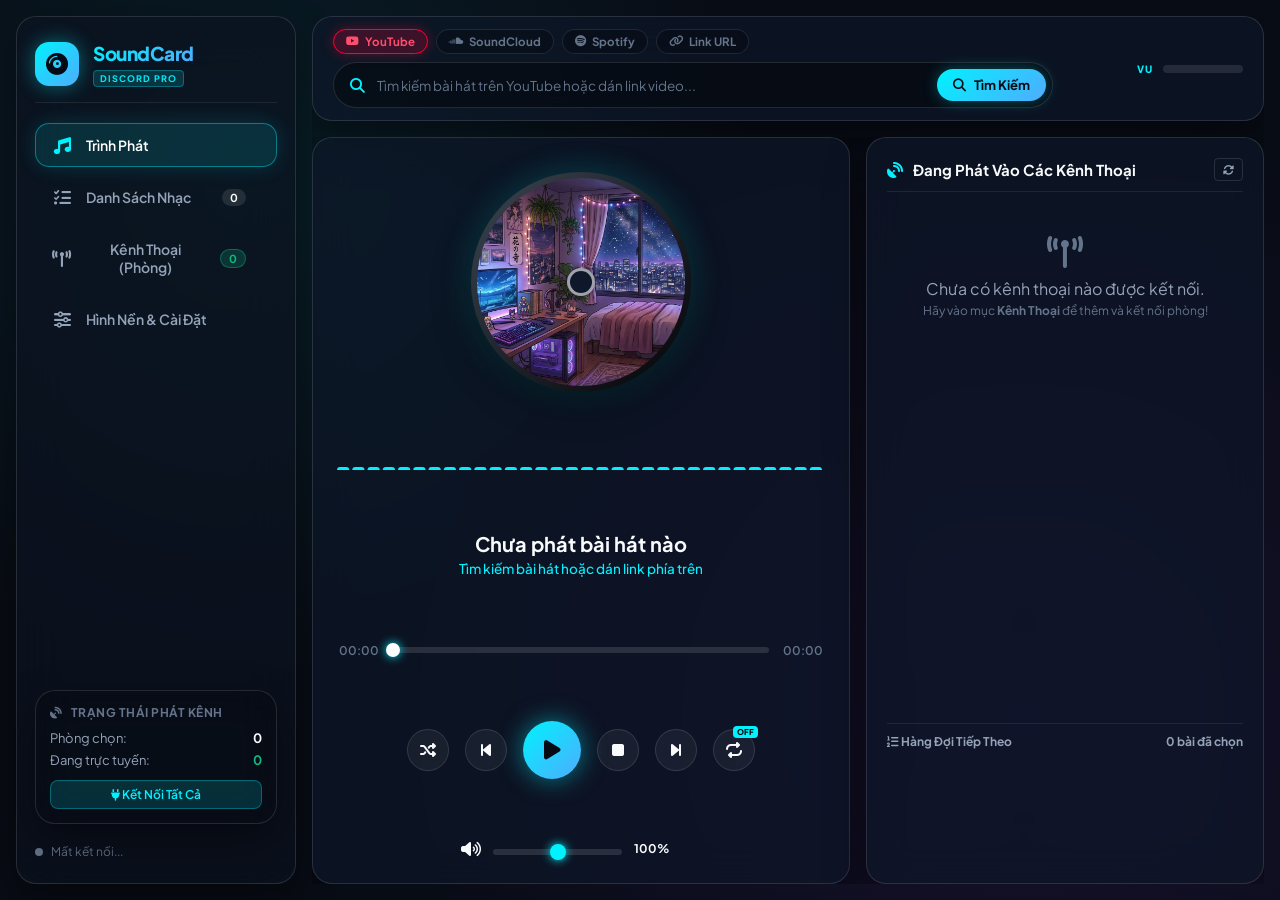
==== static/index.html @ a4d78d7d "Publish SoundCard Discord with GitHub Pages" ====
<!DOCTYPE html>
<html lang="vi">
<head>
    <meta charset="UTF-8">
    <meta name="viewport" content="width=device-width, initial-scale=1.0">
    <title>SoundCard Discord - Trình Phát Nhạc Kênh Thoại Đa Kênh</title>
    <!-- Google Fonts -->
    <link rel="preconnect" href="https://fonts.googleapis.com">
    <link rel="preconnect" href="https://fonts.gstatic.com" crossorigin>
    <link href="https://fonts.googleapis.com/css2?family=Plus+Jakarta+Sans:wght@300;400;500;600;700;800&display=swap" rel="stylesheet">
    <!-- FontAwesome Icons -->
    <link rel="stylesheet" href="https://cdnjs.cloudflare.com/ajax/libs/font-awesome/6.5.1/css/all.min.css">
    <link rel="stylesheet" href="../static/css/style.css">
</head>
<body>
    <!-- Background Image Layer with Dynamic Blur -->
    <div id="bg-layer" class="bg-layer"></div>
    <div id="bg-overlay" class="bg-overlay"></div>

    <!-- App Container -->
    <div class="app-container">
        <!-- Glass Sidebar Navigation -->
        <aside class="glass-sidebar">
            <div class="brand-header">
                <div class="brand-logo">
                    <i class="fa-solid fa-compact-disc fa-spin brand-icon"></i>
                </div>
                <div class="brand-text">
                    <h2>SoundCard</h2>
                    <span class="badge-tag">DISCORD PRO</span>
                </div>
            </div>

            <nav class="nav-menu">
                <button class="nav-item active" data-tab="now-playing" id="tab-btn-playing">
                    <i class="fa-solid fa-music"></i>
                    <span>Trình Phát</span>
                    <div class="active-glow"></div>
                </button>
                <button class="nav-item" data-tab="playlist" id="tab-btn-playlist">
                    <i class="fa-solid fa-list-check"></i>
                    <span>Danh Sách Nhạc</span>
                    <span class="nav-counter" id="playlist-count-badge">0</span>
                    <div class="active-glow"></div>
                </button>
                <button class="nav-item" data-tab="rooms" id="tab-btn-rooms">
                    <i class="fa-solid fa-tower-broadcast"></i>
                    <span>Kênh Thoại (Phòng)</span>
                    <span class="nav-counter live-pulse" id="rooms-count-badge">0</span>
                    <div class="active-glow"></div>
                </button>
                <button class="nav-item" data-tab="settings" id="tab-btn-settings" data-owner-only>
                    <i class="fa-solid fa-sliders"></i>
                    <span>Hình Nền & Cài Đặt</span>
                    <div class="active-glow"></div>
                </button>
            </nav>

            <!-- Quick Voice Broadcast Widget -->
            <div class="sidebar-widget glass-card">
                <div class="widget-header">
                    <i class="fa-solid fa-satellite-dish"></i>
                    <span>Trạng Thái Phát Kênh</span>
                </div>
                <div class="widget-body">
                    <div class="widget-stat">
                        <span class="stat-label">Phòng chọn:</span>
                        <span class="stat-val" id="sb-selected-rooms">0</span>
                    </div>
                    <div class="widget-stat">
                        <span class="stat-label">Đang trực tuyến:</span>
                        <span class="stat-val text-success" id="sb-active-rooms">0</span>
                    </div>
                </div>
                <div class="widget-actions">
                    <button class="btn-sm btn-primary-glass" id="sb-quick-connect-btn" title="Kết nối tất cả phòng đã chọn">
                        <i class="fa-solid fa-plug"></i> Kết Nối Tất Cả
                    </button>
                </div>
            </div>

            <div class="sidebar-footer">
                <div class="status-indicator">
                    <span class="dot-offline" id="server-status-dot" aria-hidden="true"></span>
                    <span id="server-status-text" role="status">Đang kết nối máy chủ…</span>
                </div>
            </div>
        </aside>

        <!-- Main Content Area -->
        <main class="main-content">
            <div class="file-preview-notice glass-card" id="file-preview-notice" hidden>
                <strong>Bản xem trước từ tệp HTML</strong>
                <p>Để phát nhạc, mở link HTTPS được chia sẻ hoặc chạy <code>Chay_SoundCard_Discord.bat</code> trên máy này.</p>
            </div>
            <!-- Top Header Bar with Multi-Platform Search Engine -->
            <header class="top-header glass-card">
                <div class="header-search-wrap">
                    <!-- Platform Selector Pills -->
                    <div class="platform-selector">
                        <button class="platform-pill active" data-platform="youtube" id="pill-youtube">
                            <i class="fa-brands fa-youtube"></i>
                            <span>YouTube</span>
                        </button>
                        <button class="platform-pill" data-platform="soundcloud" id="pill-soundcloud">
                            <i class="fa-brands fa-soundcloud"></i>
                            <span>SoundCloud</span>
                        </button>
                        <button class="platform-pill" data-platform="spotify" id="pill-spotify">
                            <i class="fa-brands fa-spotify"></i>
                            <span>Spotify</span>
                        </button>
                        <button class="platform-pill" data-platform="url" id="pill-url">
                            <i class="fa-solid fa-link"></i>
                            <span>Link URL</span>
                        </button>
                    </div>

                    <!-- Search Input Bar -->
                    <div class="quick-add-bar">
                        <i class="fa-solid fa-magnifying-glass search-bar-icon" id="search-input-icon"></i>
                        <input type="text" id="quick-url-input" placeholder="Tìm kiếm bài hát trên YouTube hoặc dán link video..." autocomplete="off">
                        <button class="btn-glass-primary" id="btn-quick-search" title="Tìm kiếm hoặc dán link">
                            <i class="fa-solid fa-magnifying-glass"></i>
                            <span>Tìm Kiếm</span>
                        </button>
                    </div>

                    <!-- Live Search Results Dropdown/Drawer -->
                    <div class="search-results-drawer glass-card" id="search-results-drawer">
                        <div class="drawer-header">
                            <div class="drawer-title">
                                <i class="fa-solid fa-list-check text-neon"></i>
                                <span id="search-results-heading">Kết Quả Tìm Kiếm</span>
                            </div>
                            <button class="btn-xs btn-outline-glass" id="btn-close-drawer">
                                <i class="fa-solid fa-xmark"></i> Đóng
                            </button>
                        </div>
                        <div class="search-results-list" id="search-results-list">
                            <!-- Populated dynamically -->
                        </div>
                    </div>
                </div>

                <div class="header-status-wrap">
                    <div class="vu-meter-header" title="Mức âm lượng SoundCard">
                        <span class="vu-label">VU</span>
                        <div class="vu-track">
                            <div class="vu-fill" id="header-vu-fill"></div>
                        </div>
                    </div>
                </div>
            </header>

            <!-- Tab 1: Now Playing (Trình Phát) -->
            <section class="tab-content active" id="tab-now-playing">
                <div class="player-layout">
                    <!-- Left: Vinyl / Art + Visualizer -->
                    <div class="player-left-col glass-card">
                        <div class="art-stage">
                            <div class="disc-container" id="disc-container">
                                <div class="disc-vinyl" id="disc-vinyl">
                                    <img src="../static/icons/default_cover.png" alt="Cover" id="now-playing-cover" data-cover>
                                </div>
                                <div class="disc-hole"></div>
                            </div>
                            <!-- Canvas Spectrum Visualizer -->
                            <canvas id="visualizer-canvas" class="visualizer-canvas"></canvas>
                        </div>

                        <!-- Track Info -->
                        <div class="track-details">
                            <h1 class="track-title" id="now-playing-title">Chưa phát bài hát nào</h1>
                            <p class="track-artist" id="now-playing-artist">Tìm kiếm bài hát hoặc dán link phía trên</p>
                        </div>

                        <!-- Progress Bar & Seek -->
                        <div class="progress-container">
                            <div class="time-display" id="time-current">00:00</div>
                            <div class="progress-bar-wrap" id="progress-bar-wrap">
                                <div class="progress-bar-bg">
                                    <div class="progress-bar-fill" id="progress-fill"></div>
                                    <div class="progress-thumb" id="progress-thumb"></div>
                                </div>
                            </div>
                            <div class="time-display" id="time-total">00:00</div>
                        </div>

                        <!-- Control Buttons -->
                        <div class="player-controls">
                            <button class="ctrl-btn btn-secondary" id="btn-shuffle" title="Phát ngẫu nhiên">
                                <i class="fa-solid fa-shuffle"></i>
                            </button>
                            <button class="ctrl-btn btn-secondary" id="btn-prev" title="Bài trước">
                                <i class="fa-solid fa-backward-step"></i>
                            </button>
                            <button class="ctrl-btn btn-play-main" id="btn-play-pause" title="Phát / Tạm dừng">
                                <i class="fa-solid fa-play" id="icon-play-pause"></i>
                            </button>
                            <button class="ctrl-btn btn-secondary" id="btn-stop" title="Dừng hẳn">
                                <i class="fa-solid fa-stop"></i>
                            </button>
                            <button class="ctrl-btn btn-secondary" id="btn-next" title="Bài tiếp">
                                <i class="fa-solid fa-forward-step"></i>
                            </button>
                            <button class="ctrl-btn btn-secondary" id="btn-repeat" title="Chế độ lặp (Tắt / 1 bài / Tất cả)">
                                <i class="fa-solid fa-repeat"></i>
                                <span class="repeat-badge" id="repeat-badge">OFF</span>
                            </button>
                        </div>

                        <!-- Volume Slider -->
                        <div class="volume-container">
                            <i class="fa-solid fa-volume-high" id="vol-icon"></i>
                            <div class="volume-slider-wrap">
                                <input type="range" id="vol-slider" min="0" max="200" value="100" class="custom-slider">
                            </div>
                            <span class="vol-text" id="vol-text">100%</span>
                        </div>
                    </div>

                    <!-- Right: Active Broadcasting Channels -->
                    <div class="player-right-col glass-card">
                        <div class="panel-header">
                            <div class="panel-title">
                                <i class="fa-solid fa-satellite-dish text-neon"></i>
                                <h3>Đang Phát Vào Các Kênh Thoại</h3>
                            </div>
                            <button class="btn-xs btn-outline-glass" id="btn-refresh-rooms-live">
                                <i class="fa-solid fa-rotate"></i>
                            </button>
                        </div>

                        <div class="active-channels-list" id="active-rooms-live-list">
                            <!-- Populated dynamically -->
                            <div class="empty-state">
                                <i class="fa-solid fa-tower-broadcast empty-icon"></i>
                                <p>Chưa có kênh thoại nào được kết nối.</p>
                                <span class="empty-sub">Hãy vào mục <strong>Kênh Thoại</strong> để thêm và kết nối phòng!</span>
                            </div>
                        </div>

                        <div class="live-queue-preview">
                            <div class="preview-header">
                                <span><i class="fa-solid fa-list-ol"></i> Hàng Đợi Tiếp Theo</span>
                                <span class="queue-count" id="queue-preview-count">0 bài đã chọn</span>
                            </div>
                            <div class="preview-list" id="queue-preview-list">
                                <!-- Populated dynamically -->
                            </div>
                        </div>
                    </div>
                </div>
            </section>

            <!-- Tab 2: Playlist (Danh Sách Nhạc) -->
            <section class="tab-content" id="tab-playlist">
                <div class="tab-pane-container glass-card">
                    <div class="pane-header">
                        <div class="pane-title-group">
                            <h2><i class="fa-solid fa-music-note"></i> Thư Viện & Danh Sách Bài Hát</h2>
                            <p class="subtitle">Tích chọn 1 hoặc nhiều bài để phát tuần tự hoặc lặp lại</p>
                        </div>
                        <div class="pane-actions">
                            <button class="btn-glass-accent" id="btn-play-selected" title="Phát các bài đã tích chọn">
                                <i class="fa-solid fa-circle-play"></i> Phát Các Bài Đã Chọn
                            </button>
                            <button class="btn-glass-secondary" id="btn-select-all-tracks">
                                <i class="fa-regular fa-square-check"></i> Chọn Tất Cả
                            </button>
                            <button class="btn-glass-secondary" id="btn-deselect-all-tracks">
                                <i class="fa-regular fa-square"></i> Bỏ Chọn
                            </button>
                            <button class="btn-glass-danger" id="btn-clear-playlist">
                                <i class="fa-solid fa-trash-can"></i> Xóa Tất Cả
                            </button>
                        </div>
                    </div>

                    <!-- Search and Filter Bar -->
                    <div class="filter-bar">
                        <div class="search-input-wrap">
                            <i class="fa-solid fa-filter"></i>
                            <input type="text" id="playlist-search-input" placeholder="Lọc nhanh bài hát trong danh sách phát...">
                        </div>
                        <div class="playlist-stats-info">
                            <span>Đã chọn: <strong id="pl-selected-count">0</strong> / <span id="pl-total-count">0</span> bài</span>
                        </div>
                    </div>

                    <!-- Playlist Table / Cards -->
                    <div class="playlist-scroll-area">
                        <div class="playlist-items" id="playlist-items-list">
                            <!-- Populated dynamically -->
                        </div>
                    </div>
                </div>
            </section>

            <!-- Tab 3: Rooms (Kênh Thoại Discord) -->
            <section class="tab-content" id="tab-rooms">
                <div class="tab-pane-container glass-card">
                    <div class="pane-header">
                        <div class="pane-title-group">
                            <h2><i class="fa-solid fa-tower-broadcast"></i> Quản Lý Kênh Thoại Discord</h2>
                            <p class="subtitle">Tích chọn 1 hoặc nhiều phòng để phát trực tiếp cùng một lúc (Multi-Room Streaming)</p>
                        </div>
                        <div class="pane-actions">
                            <button class="btn-glass-accent" id="btn-open-add-room-modal" data-owner-only>
                                <i class="fa-solid fa-plus"></i> Thêm Kênh Thoại Mới
                            </button>
                            <button class="btn-glass-primary" id="btn-connect-all-selected">
                                <i class="fa-solid fa-plug"></i> Kết Nối Phòng Đã Chọn
                            </button>
                            <button class="btn-glass-secondary" id="btn-disconnect-all">
                                <i class="fa-solid fa-power-off"></i> Ngắt Kết Nối Tất Cả
                            </button>
                        </div>
                    </div>

                    <div class="room-filter-bar">
                        <div class="room-actions-left">
                            <button class="btn-sm btn-outline-glass" id="btn-select-all-rooms">
                                <i class="fa-regular fa-square-check"></i> Chọn Tất Cả Phòng
                            </button>
                            <button class="btn-sm btn-outline-glass" id="btn-deselect-all-rooms">
                                <i class="fa-regular fa-square"></i> Bỏ Chọn
                            </button>
                        </div>
                        <div class="room-stats-badge">
                            <span>Phòng được chọn phát: <strong id="room-selected-stat">0</strong></span>
                        </div>
                    </div>

                    <!-- Rooms Grid -->
                    <div class="rooms-scroll-area">
                        <div class="rooms-grid" id="rooms-grid">
                            <!-- Populated dynamically -->
                        </div>
                    </div>
                </div>
            </section>

            <!-- Tab 4: Background & Settings -->
            <section class="tab-content" id="tab-settings">
                <div class="tab-pane-container glass-card">
                    <div class="pane-header">
                        <div class="pane-title-group">
                            <h2><i class="fa-solid fa-sliders"></i> Tùy Chỉnh Giao Diện & Cài Đặt Bot</h2>
                            <p class="subtitle">Tùy biến hình nền kính mờ từ thư mục <code>background/</code> và cấu hình Discord Token</p>
                        </div>
                    </div>

                    <div class="settings-grid">
                        <!-- Left: Background Customizer -->
                        <div class="settings-card glass-subcard">
                            <div class="subcard-header">
                                <i class="fa-solid fa-image"></i>
                                <h3>Bộ Sưu Tập Hình Nền (Thư Mục `background/`)</h3>
                            </div>
                            <p class="subcard-desc">Chọn ảnh nền yêu thích hoặc thả thêm file ảnh vào thư mục <code>background</code> để dùng ngay.</p>
                            
                            <!-- Backgrounds Carousel / Grid -->
                            <div class="bg-gallery-grid" id="bg-gallery-grid">
                                <!-- Populated dynamically -->
                            </div>

                            <div class="bg-sliders-group">
                                <div class="slider-field">
                                    <div class="slider-label-row">
                                        <span><i class="fa-solid fa-wand-magic-sparkles"></i> Độ Mờ Nền (Blur)</span>
                                        <span id="label-blur-val">15px</span>
                                    </div>
                                    <input type="range" id="slider-blur" min="0" max="40" value="15" class="custom-slider">
                                </div>

                                <div class="slider-field">
                                    <div class="slider-label-row">
                                        <span><i class="fa-solid fa-sun"></i> Độ Sáng Nền (Brightness)</span>
                                        <span id="label-bright-val">65%</span>
                                    </div>
                                    <input type="range" id="slider-brightness" min="20" max="100" value="65" class="custom-slider">
                                </div>

                                <div class="slider-field">
                                    <div class="slider-label-row">
                                        <span><i class="fa-solid fa-cube"></i> Độ Trong Suốt Kính (Glass Opacity)</span>
                                        <span id="label-opacity-val">65%</span>
                                    </div>
                                    <input type="range" id="slider-opacity" min="20" max="95" value="65" class="custom-slider">
                                </div>
                            </div>
                        </div>

                        <!-- Right: Discord Bot Configuration -->
                        <div class="settings-card glass-subcard">
                            <div class="subcard-header">
                                <i class="fa-brands fa-discord text-discord"></i>
                                <h3>Cấu Hình Discord Bot API</h3>
                            </div>
                            
                            <div class="form-group">
                                <label for="setting-global-token">Discord Bot Token (Chính):</label>
                                <div class="input-password-wrap">
                                    <input type="password" id="setting-global-token" placeholder="Dán Discord Bot Token tại đây..." autocomplete="off">
                                    <button class="btn-toggle-token" id="btn-toggle-token-eye" type="button">
                                        <i class="fa-regular fa-eye"></i>
                                    </button>
                                </div>
                                <span class="help-text">Token này sẽ được dùng mặc định cho tất cả các phòng thoại không có token riêng.</span>
                            </div>

                            <div class="form-group">
                                <label for="setting-bitrate">Chất Lượng Âm Thanh (Bitrate):</label>
                                <select id="setting-bitrate" class="glass-select">
                                    <option value="64">64 kbps (Tiết kiệm băng thông)</option>
                                    <option value="96">96 kbps (Chuẩn Discord tiêu chuẩn)</option>
                                    <option value="128" selected>128 kbps (Khuyên dùng - Cân bằng tốt)</option>
                                    <option value="192">192 kbps (Chất lượng cao - High Fidelity)</option>
                                    <option value="384">384 kbps (Chất lượng phòng thu Discord Nitro)</option>
                                </select>
                            </div>

                            <button class="btn-glass-primary w-100" id="btn-save-settings">
                                <i class="fa-solid fa-floppy-disk"></i> Lưu Cấu Hình
                            </button>

                            <!-- Discord Bot Setup Quick Guide -->
                            <div class="guide-box">
                                <h4><i class="fa-solid fa-circle-question"></i> Hướng Dẫn Nhanh Tạo Bot Discord:</h4>
                                <ol>
                                    <li>Truy cập <a href="https://discord.com/developers/applications" target="_blank">Discord Developer Portal</a>.</li>
                                    <li>Tạo <strong>New Application</strong> &rarr; chọn mục <strong>Bot</strong> &rarr; nhấn <strong>Reset Token</strong> và copy Token.</li>
                                    <li>Bật các quyền <strong>Privileged Gateway Intents</strong> (Server Members Intent, Message Content Intent).</li>
                                    <li>Mục <strong>OAuth2 &rarr; URL Generator</strong>: tích chọn <code>bot</code>, các quyền <code>Connect</code>, <code>Speak</code>, <code>Use Voice Activity</code> và dùng link để mời bot vào server của bạn!</li>
                                </ol>
                            </div>
                        </div>
                    </div>
                </div>
            </section>
        </main>
    </div>

    <!-- Modal: Add / Edit Room -->
    <div class="modal-overlay" id="modal-room">
        <div class="modal-card glass-card">
            <div class="modal-header">
                <h3 id="modal-room-title"><i class="fa-solid fa-tower-broadcast"></i> Thêm Kênh Thoại Discord</h3>
                <button class="btn-close-modal" id="btn-close-modal-room"><i class="fa-solid fa-xmark"></i></button>
            </div>
            <div class="modal-body">
                <input type="hidden" id="room-edit-id" value="">
                <div class="form-group">
                    <label>Tên Kênh (Gợi nhớ):</label>
                    <input type="text" id="room-input-name" class="glass-input" placeholder="Ví dụ: Phòng Nghe Nhạc 1, Kênh Chill...">
                </div>
                <div class="form-group">
                    <label>Guild ID (ID Máy Chủ Discord): <span class="text-danger">*</span></label>
                    <input type="text" id="room-input-guild" class="glass-input" placeholder="Ví dụ: 123456789012345678">
                </div>
                <div class="form-group">
                    <label>Voice Channel ID (ID Kênh Thoại): <span class="text-danger">*</span></label>
                    <input type="text" id="room-input-channel" class="glass-input" placeholder="Ví dụ: 987654321098765432">
                </div>
                <div class="form-group">
                    <label>Bot Token Riêng (Không bắt buộc):</label>
                    <input type="password" id="room-input-token" class="glass-input" placeholder="Để trống nếu muốn dùng Token chính trong Cài Đặt">
                    <span class="help-text">Nếu muốn phát đồng thời vào 2 kênh trong cùng 1 Server, cần 2 Token Bot khác nhau.</span>
                </div>
            </div>
            <div class="modal-footer">
                <button class="btn-glass-secondary" id="btn-cancel-modal-room">Hủy</button>
                <button class="btn-glass-accent" id="btn-save-room"><i class="fa-solid fa-check"></i> Lưu Kênh Thoại</button>
            </div>
        </div>
    </div>

    <!-- Toast Notifications Container -->
    <div id="toast-container" class="toast-container"></div>

    <!-- Scripts -->
    <script src="../static/js/api.js"></script>
    <script src="../static/js/visualizer.js"></script>
    <script src="../static/js/app.js"></script>
</body>
</html>
---- static/css/style.css ----
:root {
    --primary-neon: #00f2fe;
    --primary-gradient: linear-gradient(135deg, #00f2fe 0%, #4facfe 100%);
    --accent-purple: #9d4edd;
    --accent-gradient: linear-gradient(135deg, #7928ca 0%, #ff0080 100%);
    --bg-dark: #0a0e17;
    --card-bg: rgba(15, 23, 42, 0.65);
    --card-border: rgba(255, 255, 255, 0.12);
    --card-hover: rgba(255, 255, 255, 0.08);
    --text-main: #f8fafc;
    --text-muted: #94a3b8;
    --text-dim: #64748b;
    --success-color: #10b981;
    --warning-color: #f59e0b;
    --danger-color: #ef4444;
    --discord-color: #5865f2;
    --glass-blur: 15px;
    --glass-brightness: 0.65;
    --glass-opacity: 0.65;
    --radius-sm: 8px;
    --radius-md: 14px;
    --radius-lg: 20px;
    --radius-full: 9999px;
    --transition-smooth: all 0.25s cubic-bezier(0.4, 0, 0.2, 1);
}

* {
    box-sizing: border-box;
    margin: 0;
    padding: 0;
    font-family: 'Plus Jakarta Sans', sans-serif;
    -webkit-user-select: none;
    user-select: none;
}

body {
    background-color: var(--bg-dark);
    color: var(--text-main);
    overflow: hidden;
    height: 100vh;
    width: 100vw;
    position: relative;
}

/* Background & Blur Layers */
.bg-layer {
    position: fixed;
    top: 0;
    left: 0;
    right: 0;
    bottom: 0;
    background-size: cover;
    background-position: center;
    background-repeat: no-repeat;
    z-index: -2;
    transform: scale(1.04);
    transition: filter 0.4s ease, background-image 0.5s ease;
    filter: blur(var(--glass-blur)) brightness(var(--glass-brightness));
}

.bg-overlay {
    position: fixed;
    top: 0;
    left: 0;
    right: 0;
    bottom: 0;
    background: radial-gradient(circle at 20% 20%, rgba(0, 242, 254, 0.08), transparent 40%),
                radial-gradient(circle at 80% 80%, rgba(121, 40, 202, 0.12), transparent 50%),
                rgba(8, 12, 22, 0.45);
    z-index: -1;
    pointer-events: none;
}

/* App Container */
.app-container {
    display: flex;
    height: 100vh;
    width: 100vw;
    padding: 16px;
    gap: 16px;
}

/* Common Glassmorphism Card Style */
.glass-card {
    background: rgba(15, 23, 42, var(--glass-opacity));
    backdrop-filter: blur(20px);
    -webkit-backdrop-filter: blur(20px);
    border: 1px solid var(--card-border);
    border-radius: var(--radius-lg);
    box-shadow: 0 16px 40px 0 rgba(0, 0, 0, 0.45);
}

.glass-subcard {
    background: rgba(255, 255, 255, 0.04);
    border: 1px solid rgba(255, 255, 255, 0.08);
    border-radius: var(--radius-md);
    padding: 20px;
    transition: var(--transition-smooth);
}
.glass-subcard:hover {
    border-color: rgba(255, 255, 255, 0.18);
    background: rgba(255, 255, 255, 0.06);
}

/* Sidebar */
.glass-sidebar {
    width: 280px;
    min-width: 280px;
    display: flex;
    flex-direction: column;
    padding: 24px 18px;
    gap: 20px;
    background: rgba(13, 19, 33, var(--glass-opacity));
    backdrop-filter: blur(25px);
    -webkit-backdrop-filter: blur(25px);
    border: 1px solid var(--card-border);
    border-radius: var(--radius-lg);
    box-shadow: 0 16px 40px 0 rgba(0, 0, 0, 0.45);
}

.brand-header {
    display: flex;
    align-items: center;
    gap: 14px;
    padding-bottom: 16px;
    border-bottom: 1px solid rgba(255, 255, 255, 0.08);
}

.brand-logo {
    width: 44px;
    height: 44px;
    border-radius: var(--radius-md);
    background: var(--primary-gradient);
    display: flex;
    align-items: center;
    justify-content: center;
    box-shadow: 0 0 20px rgba(0, 242, 254, 0.4);
}

.brand-icon {
    font-size: 22px;
    color: #050b14;
}

.brand-text h2 {
    font-size: 19px;
    font-weight: 800;
    letter-spacing: -0.5px;
    background: var(--primary-gradient);
    -webkit-background-clip: text;
    -webkit-text-fill-color: transparent;
}

.badge-tag {
    font-size: 9px;
    font-weight: 700;
    letter-spacing: 1px;
    padding: 2px 6px;
    border-radius: 4px;
    background: rgba(0, 242, 254, 0.15);
    color: var(--primary-neon);
    border: 1px solid rgba(0, 242, 254, 0.3);
}

/* Nav Menu */
.nav-menu {
    display: flex;
    flex-direction: column;
    gap: 8px;
    flex: 1;
}

.shared-mode [data-owner-only] {
    display: none;
}

.nav-item {
    display: flex;
    align-items: center;
    gap: 14px;
    padding: 12px 16px;
    border-radius: var(--radius-md);
    border: 1px solid transparent;
    background: transparent;
    color: var(--text-muted);
    font-size: 14px;
    font-weight: 600;
    cursor: pointer;
    transition: var(--transition-smooth);
    position: relative;
    overflow: hidden;
}

.nav-item i {
    font-size: 17px;
    width: 20px;
    text-align: center;
}

.nav-item:hover {
    color: var(--text-main);
    background: rgba(255, 255, 255, 0.06);
    border-color: rgba(255, 255, 255, 0.1);
}

.nav-item.active {
    color: #ffffff;
    background: rgba(0, 242, 254, 0.12);
    border-color: rgba(0, 242, 254, 0.4);
    box-shadow: 0 0 20px rgba(0, 242, 254, 0.15);
}

.nav-item.active i {
    color: var(--primary-neon);
}

.nav-counter {
    margin-left: auto;
    font-size: 11px;
    font-weight: 700;
    padding: 2px 8px;
    border-radius: var(--radius-full);
    background: rgba(255, 255, 255, 0.1);
    color: var(--text-main);
}

.nav-counter.live-pulse {
    background: rgba(16, 185, 129, 0.2);
    color: var(--success-color);
    border: 1px solid rgba(16, 185, 129, 0.4);
}

/* Sidebar Widget */
.sidebar-widget {
    padding: 14px;
    background: rgba(0, 0, 0, 0.25);
}

.widget-header {
    display: flex;
    align-items: center;
    gap: 8px;
    font-size: 12px;
    font-weight: 700;
    text-transform: uppercase;
    letter-spacing: 0.5px;
    color: var(--text-dim);
    margin-bottom: 10px;
}

.widget-body {
    display: flex;
    flex-direction: column;
    gap: 6px;
    margin-bottom: 12px;
}

.widget-stat {
    display: flex;
    justify-content: space-between;
    font-size: 13px;
}

.stat-label {
    color: var(--text-muted);
}

.stat-val {
    font-weight: 700;
}

.sidebar-footer {
    display: flex;
    align-items: center;
    justify-content: space-between;
    font-size: 12px;
    color: var(--text-dim);
}

.status-indicator {
    display: flex;
    align-items: center;
    gap: 8px;
}

.dot-online,
.dot-offline {
    width: 8px;
    height: 8px;
    border-radius: 50%;
}

.dot-online {
    background: var(--success-color);
    box-shadow: 0 0 10px var(--success-color);
}

.dot-offline {
    background: var(--text-dim);
}

/* Main Content Area */
.main-content {
    flex: 1;
    display: flex;
    flex-direction: column;
    gap: 16px;
    overflow: hidden;
}

.file-preview-notice {
    padding: 12px 20px;
    line-height: 1.5;
}

.file-preview-notice p {
    margin-top: 4px;
    color: var(--text-muted);
}

.file-preview-notice code {
    color: var(--text-main);
    overflow-wrap: anywhere;
}

/* Header */
.top-header {
    display: flex;
    align-items: center;
    justify-content: space-between;
    padding: 12px 20px;
    gap: 16px;
}

.header-search-wrap {
    flex: 1;
    max-width: 720px;
    position: relative;
    display: flex;
    flex-direction: column;
    gap: 8px;
}

/* Platform Selector Pills */
.platform-selector {
    display: flex;
    align-items: center;
    gap: 8px;
}

.platform-pill {
    display: inline-flex;
    align-items: center;
    gap: 6px;
    padding: 4px 12px;
    border-radius: var(--radius-full);
    border: 1px solid rgba(255, 255, 255, 0.1);
    background: rgba(0, 0, 0, 0.25);
    color: var(--text-dim);
    font-size: 11.5px;
    font-weight: 700;
    cursor: pointer;
    transition: var(--transition-smooth);
}

.platform-pill:hover {
    color: var(--text-main);
    background: rgba(255, 255, 255, 0.08);
    border-color: rgba(255, 255, 255, 0.2);
}

.platform-pill.active {
    color: #fff;
}

.platform-pill[data-platform="youtube"].active {
    background: rgba(255, 0, 51, 0.2);
    border-color: #ff0033;
    color: #ff4d6d;
    box-shadow: 0 0 12px rgba(255, 0, 51, 0.35);
}

.platform-pill[data-platform="soundcloud"].active {
    background: rgba(255, 85, 0, 0.2);
    border-color: #ff5500;
    color: #ff884d;
    box-shadow: 0 0 12px rgba(255, 85, 0, 0.35);
}

.platform-pill[data-platform="spotify"].active {
    background: rgba(29, 185, 84, 0.2);
    border-color: #1db954;
    color: #1ed760;
    box-shadow: 0 0 12px rgba(29, 185, 84, 0.35);
}

.platform-pill[data-platform="url"].active {
    background: rgba(0, 242, 254, 0.2);
    border-color: var(--primary-neon);
    color: var(--primary-neon);
    box-shadow: 0 0 12px rgba(0, 242, 254, 0.35);
}

.quick-add-bar {
    display: flex;
    align-items: center;
    gap: 12px;
    background: rgba(0, 0, 0, 0.4);
    border: 1px solid rgba(255, 255, 255, 0.12);
    border-radius: var(--radius-full);
    padding: 6px 6px 6px 16px;
    transition: var(--transition-smooth);
}
.quick-add-bar:focus-within {
    border-color: var(--primary-neon);
    box-shadow: 0 0 15px rgba(0, 242, 254, 0.25);
}

.search-bar-icon {
    font-size: 15px;
    color: var(--primary-neon);
}

.quick-add-bar input {
    flex: 1;
    background: transparent;
    border: none;
    outline: none;
    color: var(--text-main);
    font-size: 13.5px;
}

.quick-add-bar input::placeholder {
    color: var(--text-dim);
}

/* Search Results Drawer */
.search-results-drawer {
    position: absolute;
    top: 100%;
    left: 0;
    right: 0;
    margin-top: 8px;
    background: rgba(13, 19, 33, 0.95);
    border: 1px solid rgba(255, 255, 255, 0.15);
    border-radius: var(--radius-md);
    box-shadow: 0 20px 50px rgba(0, 0, 0, 0.7);
    backdrop-filter: blur(25px);
    z-index: 100;
    padding: 14px;
    display: none;
    flex-direction: column;
    gap: 10px;
    max-height: 420px;
}

.search-results-drawer.active {
    display: flex;
    animation: fadeInDown 0.25s cubic-bezier(0.4, 0, 0.2, 1);
}

@keyframes fadeInDown {
    from { opacity: 0; transform: translateY(-8px); }
    to { opacity: 1; transform: translateY(0); }
}

.drawer-header {
    display: flex;
    align-items: center;
    justify-content: space-between;
    padding-bottom: 8px;
    border-bottom: 1px solid rgba(255, 255, 255, 0.08);
}

.drawer-title {
    display: flex;
    align-items: center;
    gap: 8px;
    font-size: 13px;
    font-weight: 700;
}

.search-results-list {
    display: flex;
    flex-direction: column;
    gap: 8px;
    overflow-y: auto;
    max-height: 340px;
    padding-right: 4px;
}

.search-result-card {
    display: flex;
    align-items: center;
    justify-content: space-between;
    gap: 12px;
    padding: 8px 12px;
    border-radius: var(--radius-sm);
    background: rgba(255, 255, 255, 0.04);
    border: 1px solid rgba(255, 255, 255, 0.06);
    transition: var(--transition-smooth);
}

.search-result-card:hover {
    background: rgba(255, 255, 255, 0.08);
    border-color: rgba(255, 255, 255, 0.15);
}

.res-left {
    display: flex;
    align-items: center;
    gap: 12px;
    flex: 1;
    overflow: hidden;
}

.res-thumb {
    width: 44px;
    height: 44px;
    border-radius: 6px;
    overflow: hidden;
    background: #000;
    flex-shrink: 0;
}

.res-thumb img {
    width: 100%;
    height: 100%;
    object-fit: cover;
}

.res-info {
    flex: 1;
    overflow: hidden;
}

.res-title {
    font-size: 13.5px;
    font-weight: 600;
    white-space: nowrap;
    overflow: hidden;
    text-overflow: ellipsis;
}

.res-meta {
    display: flex;
    align-items: center;
    gap: 8px;
    font-size: 11.5px;
    color: var(--text-dim);
    margin-top: 2px;
}

.res-platform-tag {
    font-size: 10px;
    font-weight: 800;
    padding: 1px 6px;
    border-radius: 4px;
    text-transform: uppercase;
}
.tag-youtube { background: rgba(255, 0, 51, 0.2); color: #ff4d6d; }
.tag-soundcloud { background: rgba(255, 85, 0, 0.2); color: #ff884d; }
.tag-spotify { background: rgba(29, 185, 84, 0.2); color: #1ed760; }
.tag-url { background: rgba(0, 242, 254, 0.2); color: var(--primary-neon); }

.res-actions {
    display: flex;
    align-items: center;
    gap: 8px;
}

.vu-meter-header {
    display: flex;
    align-items: center;
    gap: 10px;
}

.vu-label {
    font-size: 10px;
    font-weight: 800;
    letter-spacing: 1px;
    color: var(--primary-neon);
}

.vu-track {
    width: 80px;
    height: 8px;
    background: rgba(255, 255, 255, 0.1);
    border-radius: var(--radius-full);
    overflow: hidden;
    position: relative;
}

.vu-fill {
    height: 100%;
    width: 0%;
    background: linear-gradient(90deg, #10b981 0%, #f59e0b 70%, #ef4444 100%);
    transition: width 0.06s ease;
}

/* Tabs System */
.tab-content {
    display: none;
    flex: 1;
    overflow: hidden;
}

.tab-content.active {
    display: flex;
    flex-direction: column;
}

/* Tab 1: Now Playing Layout */
.player-layout {
    display: grid;
    grid-template-columns: 1.15fr 0.85fr;
    gap: 16px;
    height: 100%;
    overflow: hidden;
}

.player-left-col {
    display: flex;
    flex-direction: column;
    align-items: center;
    justify-content: space-between;
    padding: 24px;
    overflow: hidden;
}

.art-stage {
    position: relative;
    width: 100%;
    display: flex;
    flex-direction: column;
    align-items: center;
    justify-content: center;
    margin-top: 10px;
}

.disc-container {
    position: relative;
    width: 220px;
    height: 220px;
    border-radius: 50%;
    padding: 6px;
    background: linear-gradient(135deg, rgba(255, 255, 255, 0.2), rgba(0, 0, 0, 0.8));
    box-shadow: 0 10px 35px rgba(0, 0, 0, 0.6), 0 0 30px rgba(0, 242, 254, 0.25);
}

.disc-vinyl {
    width: 100%;
    height: 100%;
    border-radius: 50%;
    overflow: hidden;
    position: relative;
    animation: rotateVinyl 20s linear infinite;
    animation-play-state: paused;
}

.disc-vinyl.spinning {
    animation-play-state: running;
}

@keyframes rotateVinyl {
    from { transform: rotate(0deg); }
    to { transform: rotate(360deg); }
}

.disc-vinyl img {
    width: 100%;
    height: 100%;
    object-fit: cover;
}

.disc-hole {
    position: absolute;
    top: 50%;
    left: 50%;
    transform: translate(-50%, -50%);
    width: 28px;
    height: 28px;
    border-radius: 50%;
    background: #0f172a;
    border: 3px solid rgba(255, 255, 255, 0.6);
    box-shadow: 0 0 10px rgba(0, 0, 0, 0.8);
}

.visualizer-canvas {
    width: 100%;
    height: 60px;
    margin-top: 18px;
}

.track-details {
    text-align: center;
    max-width: 90%;
    margin-top: 10px;
}

.track-title {
    font-size: 20px;
    font-weight: 700;
    white-space: nowrap;
    overflow: hidden;
    text-overflow: ellipsis;
    margin-bottom: 4px;
}

.track-artist {
    font-size: 13.5px;
    color: var(--primary-neon);
    font-weight: 500;
}

/* Progress Bar */
.progress-container {
    width: 100%;
    display: flex;
    align-items: center;
    gap: 12px;
    margin-top: 12px;
}

.time-display {
    font-size: 12px;
    font-weight: 600;
    color: var(--text-dim);
    min-width: 44px;
    text-align: center;
}

.progress-bar-wrap {
    flex: 1;
    height: 20px;
    display: flex;
    align-items: center;
    cursor: pointer;
}

.progress-bar-bg {
    width: 100%;
    height: 6px;
    border-radius: var(--radius-full);
    background: rgba(255, 255, 255, 0.12);
    position: relative;
    overflow: visible;
}

.progress-bar-fill {
    position: absolute;
    top: 0;
    left: 0;
    height: 100%;
    width: 0%;
    border-radius: var(--radius-full);
    background: var(--primary-gradient);
    box-shadow: 0 0 10px var(--primary-neon);
}

.progress-thumb {
    position: absolute;
    top: 50%;
    left: 0%;
    transform: translate(-50%, -50%);
    width: 14px;
    height: 14px;
    border-radius: 50%;
    background: #ffffff;
    box-shadow: 0 0 10px var(--primary-neon);
    pointer-events: none;
    transition: transform 0.1s ease;
}
.progress-bar-wrap:hover .progress-thumb {
    transform: translate(-50%, -50%) scale(1.2);
}

/* Player Controls */
.player-controls {
    display: flex;
    align-items: center;
    justify-content: center;
    gap: 16px;
    margin-top: 10px;
}

.ctrl-btn {
    width: 42px;
    height: 42px;
    border-radius: 50%;
    border: 1px solid rgba(255, 255, 255, 0.12);
    background: rgba(255, 255, 255, 0.05);
    color: var(--text-main);
    font-size: 16px;
    cursor: pointer;
    display: flex;
    align-items: center;
    justify-content: center;
    transition: var(--transition-smooth);
    position: relative;
}

.ctrl-btn:hover {
    background: rgba(255, 255, 255, 0.15);
    transform: scale(1.08);
}

.btn-play-main {
    width: 58px;
    height: 58px;
    background: var(--primary-gradient);
    color: #050b14;
    font-size: 22px;
    border: none;
    box-shadow: 0 0 25px rgba(0, 242, 254, 0.5);
}
.btn-play-main:hover {
    background: var(--primary-gradient);
    transform: scale(1.12);
    box-shadow: 0 0 35px rgba(0, 242, 254, 0.7);
}

.ctrl-btn.active {
    color: var(--primary-neon);
    border-color: var(--primary-neon);
    background: rgba(0, 242, 254, 0.15);
}

.repeat-badge {
    position: absolute;
    top: -4px;
    right: -4px;
    font-size: 8px;
    font-weight: 800;
    padding: 1px 4px;
    border-radius: 4px;
    background: var(--primary-neon);
    color: #000;
}

/* Volume */
.volume-container {
    display: flex;
    align-items: center;
    gap: 12px;
    width: 240px;
    margin-top: 8px;
}

.vol-text {
    font-size: 12px;
    font-weight: 700;
    min-width: 40px;
}

/* Right Column in Player */
.player-right-col {
    display: flex;
    flex-direction: column;
    padding: 20px;
    gap: 14px;
    overflow: hidden;
}

.panel-header {
    display: flex;
    align-items: center;
    justify-content: space-between;
    padding-bottom: 10px;
    border-bottom: 1px solid rgba(255, 255, 255, 0.08);
}

.panel-title {
    display: flex;
    align-items: center;
    gap: 10px;
}

.panel-title h3 {
    font-size: 15px;
    font-weight: 700;
}

.active-channels-list {
    flex: 1;
    overflow-y: auto;
    display: flex;
    flex-direction: column;
    gap: 8px;
}

.active-channel-card {
    display: flex;
    align-items: center;
    justify-content: space-between;
    padding: 10px 14px;
    border-radius: var(--radius-md);
    background: rgba(255, 255, 255, 0.04);
    border: 1px solid rgba(255, 255, 255, 0.08);
}

.channel-info-left {
    display: flex;
    align-items: center;
    gap: 10px;
}

.pulse-dot {
    width: 10px;
    height: 10px;
    border-radius: 50%;
    background: var(--success-color);
    box-shadow: 0 0 8px var(--success-color);
    animation: pulse 1.5s infinite;
}

@keyframes pulse {
    0% { transform: scale(0.95); box-shadow: 0 0 0 0 rgba(16, 185, 129, 0.7); }
    70% { transform: scale(1); box-shadow: 0 0 0 6px rgba(16, 185, 129, 0); }
    100% { transform: scale(0.95); box-shadow: 0 0 0 0 rgba(16, 185, 129, 0); }
}

.live-queue-preview {
    height: 140px;
    border-top: 1px solid rgba(255, 255, 255, 0.08);
    padding-top: 10px;
    display: flex;
    flex-direction: column;
    gap: 6px;
}

.preview-header {
    display: flex;
    justify-content: space-between;
    font-size: 12px;
    font-weight: 700;
    color: var(--text-muted);
}

.preview-list {
    flex: 1;
    overflow-y: auto;
    display: flex;
    flex-direction: column;
    gap: 4px;
}

.preview-item {
    display: flex;
    align-items: center;
    justify-content: space-between;
    font-size: 12px;
    padding: 4px 8px;
    border-radius: 6px;
    background: rgba(255, 255, 255, 0.03);
}

/* Tab 2 & 3 General Container */
.tab-pane-container {
    flex: 1;
    display: flex;
    flex-direction: column;
    padding: 24px;
    gap: 16px;
    overflow: hidden;
}

.pane-header {
    display: flex;
    align-items: center;
    justify-content: space-between;
    padding-bottom: 16px;
    border-bottom: 1px solid rgba(255, 255, 255, 0.08);
}

.pane-title-group h2 {
    font-size: 20px;
    font-weight: 800;
    display: flex;
    align-items: center;
    gap: 10px;
}

.subtitle {
    font-size: 13px;
    color: var(--text-muted);
    margin-top: 2px;
}

.pane-actions {
    display: flex;
    gap: 10px;
}

/* Filter Bar */
.filter-bar, .room-filter-bar {
    display: flex;
    align-items: center;
    justify-content: space-between;
    gap: 14px;
}

.search-input-wrap {
    flex: 1;
    max-width: 400px;
    display: flex;
    align-items: center;
    gap: 10px;
    background: rgba(0, 0, 0, 0.3);
    border: 1px solid rgba(255, 255, 255, 0.1);
    border-radius: var(--radius-md);
    padding: 8px 14px;
}

.search-input-wrap input {
    background: transparent;
    border: none;
    outline: none;
    color: var(--text-main);
    font-size: 13px;
    width: 100%;
}

.playlist-stats-info, .room-stats-badge {
    font-size: 13px;
    color: var(--text-muted);
}

/* Playlist Scroll & Items */
.playlist-scroll-area, .rooms-scroll-area {
    flex: 1;
    overflow-y: auto;
    padding-right: 6px;
}

.playlist-items {
    display: flex;
    flex-direction: column;
    gap: 8px;
}

.playlist-item-row {
    display: flex;
    align-items: center;
    justify-content: space-between;
    padding: 10px 16px;
    border-radius: var(--radius-md);
    background: rgba(255, 255, 255, 0.03);
    border: 1px solid rgba(255, 255, 255, 0.06);
    transition: var(--transition-smooth);
}

.playlist-item-row:hover {
    background: rgba(255, 255, 255, 0.07);
    border-color: rgba(255, 255, 255, 0.14);
}

.playlist-item-row.is-active {
    background: rgba(0, 242, 254, 0.1);
    border-color: rgba(0, 242, 254, 0.4);
    box-shadow: 0 0 15px rgba(0, 242, 254, 0.15);
}

.item-left {
    display: flex;
    align-items: center;
    gap: 14px;
    flex: 1;
    overflow: hidden;
}

.custom-checkbox {
    width: 20px;
    height: 20px;
    cursor: pointer;
    accent-color: var(--primary-neon);
}

.item-thumb {
    width: 48px;
    height: 48px;
    border-radius: 8px;
    overflow: hidden;
    background: #111;
    flex-shrink: 0;
}

.item-thumb img {
    width: 100%;
    height: 100%;
    object-fit: cover;
}

.item-info {
    flex: 1;
    overflow: hidden;
}

.item-title {
    font-size: 14px;
    font-weight: 600;
    white-space: nowrap;
    overflow: hidden;
    text-overflow: ellipsis;
}

.item-sub {
    font-size: 12px;
    color: var(--text-dim);
    margin-top: 2px;
}

.item-right {
    display: flex;
    align-items: center;
    gap: 12px;
}

.item-duration {
    font-size: 12px;
    font-weight: 600;
    color: var(--text-muted);
}

/* Rooms Grid */
.rooms-grid {
    display: grid;
    grid-template-columns: repeat(auto-fill, minmax(280px, 1fr));
    gap: 14px;
}

.room-card {
    padding: 16px;
    border-radius: var(--radius-md);
    background: rgba(255, 255, 255, 0.04);
    border: 1px solid rgba(255, 255, 255, 0.08);
    display: flex;
    flex-direction: column;
    gap: 12px;
    transition: var(--transition-smooth);
}

.room-card:hover {
    border-color: rgba(255, 255, 255, 0.2);
    transform: translateY(-2px);
}

.room-card.status-playing {
    border-color: rgba(0, 242, 254, 0.5);
    background: rgba(0, 242, 254, 0.08);
    box-shadow: 0 0 20px rgba(0, 242, 254, 0.15);
}

.room-card.status-connected {
    border-color: rgba(16, 185, 129, 0.4);
    background: rgba(16, 185, 129, 0.05);
}

.room-card-header {
    display: flex;
    align-items: center;
    justify-content: space-between;
}

.room-name-wrap {
    display: flex;
    align-items: center;
    gap: 10px;
}

.room-name-wrap h4 {
    font-size: 15px;
    font-weight: 700;
}

.room-card-meta {
    font-size: 11.5px;
    color: var(--text-dim);
    display: flex;
    flex-direction: column;
    gap: 3px;
}

.room-status-badge {
    font-size: 11px;
    font-weight: 700;
    padding: 3px 8px;
    border-radius: var(--radius-full);
    display: inline-flex;
    align-items: center;
    gap: 6px;
}

.badge-disconnected {
    background: rgba(255, 255, 255, 0.1);
    color: var(--text-dim);
}

.badge-connected {
    background: rgba(16, 185, 129, 0.2);
    color: var(--success-color);
}

.badge-playing {
    background: rgba(0, 242, 254, 0.25);
    color: var(--primary-neon);
}

.badge-error {
    background: rgba(239, 68, 68, 0.2);
    color: var(--danger-color);
}

.room-card-actions {
    display: flex;
    align-items: center;
    justify-content: space-between;
    border-top: 1px solid rgba(255, 255, 255, 0.06);
    padding-top: 10px;
}

/* Tab 4: Settings Grid */
.settings-grid {
    display: grid;
    grid-template-columns: 1.2fr 0.8fr;
    gap: 16px;
    overflow-y: auto;
}

.bg-gallery-grid {
    display: grid;
    grid-template-columns: repeat(auto-fill, minmax(130px, 1fr));
    gap: 12px;
    margin: 14px 0 20px 0;
}

.bg-item-card {
    border-radius: var(--radius-sm);
    overflow: hidden;
    position: relative;
    aspect-ratio: 16/9;
    border: 2px solid transparent;
    cursor: pointer;
    transition: var(--transition-smooth);
}

.bg-item-card img {
    width: 100%;
    height: 100%;
    object-fit: cover;
}

.bg-item-card:hover {
    border-color: rgba(255, 255, 255, 0.4);
    transform: scale(1.03);
}

.bg-item-card.active {
    border-color: var(--primary-neon);
    box-shadow: 0 0 15px var(--primary-neon);
}

.bg-sliders-group {
    display: flex;
    flex-direction: column;
    gap: 14px;
}

.slider-field {
    display: flex;
    flex-direction: column;
    gap: 6px;
}

.slider-label-row {
    display: flex;
    justify-content: space-between;
    font-size: 13px;
    font-weight: 600;
    color: var(--text-muted);
}

.custom-slider {
    -webkit-appearance: none;
    width: 100%;
    height: 6px;
    border-radius: var(--radius-full);
    background: rgba(255, 255, 255, 0.12);
    outline: none;
}

.custom-slider::-webkit-slider-thumb {
    -webkit-appearance: none;
    appearance: none;
    width: 16px;
    height: 16px;
    border-radius: 50%;
    background: var(--primary-neon);
    cursor: pointer;
    box-shadow: 0 0 10px var(--primary-neon);
}

.form-group {
    display: flex;
    flex-direction: column;
    gap: 6px;
    margin-bottom: 14px;
}

.form-group label {
    font-size: 13px;
    font-weight: 600;
    color: var(--text-muted);
}

.glass-input, .input-password-wrap input {
    background: rgba(0, 0, 0, 0.35);
    border: 1px solid rgba(255, 255, 255, 0.12);
    border-radius: var(--radius-sm);
    padding: 10px 14px;
    color: var(--text-main);
    font-size: 13.5px;
    outline: none;
    transition: var(--transition-smooth);
}
.glass-input:focus, .input-password-wrap input:focus {
    border-color: var(--primary-neon);
    box-shadow: 0 0 12px rgba(0, 242, 254, 0.25);
}

.input-password-wrap {
    display: flex;
    position: relative;
}

.input-password-wrap input {
    width: 100%;
    padding-right: 40px;
}

.btn-toggle-token {
    position: absolute;
    right: 10px;
    top: 50%;
    transform: translateY(-50%);
    background: transparent;
    border: none;
    color: var(--text-dim);
    cursor: pointer;
}

.glass-select {
    background: #0d1321;
    border: 1px solid rgba(255, 255, 255, 0.12);
    border-radius: var(--radius-sm);
    padding: 10px 14px;
    color: var(--text-main);
    font-size: 13px;
    outline: none;
}

.help-text {
    font-size: 11.5px;
    color: var(--text-dim);
}

.guide-box {
    margin-top: 16px;
    padding: 14px;
    border-radius: var(--radius-sm);
    background: rgba(0, 0, 0, 0.3);
    border: 1px solid rgba(255, 255, 255, 0.06);
    font-size: 12px;
    color: var(--text-muted);
}

.guide-box h4 {
    color: var(--text-main);
    margin-bottom: 8px;
    display: flex;
    align-items: center;
    gap: 6px;
}

.guide-box ol {
    padding-left: 18px;
    line-height: 1.6;
}

.guide-box a {
    color: var(--primary-neon);
    text-decoration: none;
}
.guide-box a:hover {
    text-decoration: underline;
}

/* Buttons */
.btn-glass-primary {
    background: var(--primary-gradient);
    color: #050b14;
    border: none;
    padding: 8px 16px;
    border-radius: var(--radius-full);
    font-size: 13px;
    font-weight: 700;
    cursor: pointer;
    display: inline-flex;
    align-items: center;
    gap: 8px;
    transition: var(--transition-smooth);
    box-shadow: 0 0 15px rgba(0, 242, 254, 0.3);
}
.btn-glass-primary:hover {
    transform: translateY(-1px);
    box-shadow: 0 0 25px rgba(0, 242, 254, 0.5);
}

.btn-glass-accent {
    background: var(--accent-gradient);
    color: #fff;
    border: none;
    padding: 8px 16px;
    border-radius: var(--radius-full);
    font-size: 13px;
    font-weight: 700;
    cursor: pointer;
    display: inline-flex;
    align-items: center;
    gap: 8px;
    transition: var(--transition-smooth);
    box-shadow: 0 0 15px rgba(121, 40, 202, 0.4);
}
.btn-glass-accent:hover {
    transform: translateY(-1px);
    box-shadow: 0 0 25px rgba(255, 0, 128, 0.5);
}

.btn-glass-secondary {
    background: rgba(255, 255, 255, 0.08);
    color: var(--text-main);
    border: 1px solid rgba(255, 255, 255, 0.12);
    padding: 8px 14px;
    border-radius: var(--radius-full);
    font-size: 12.5px;
    font-weight: 600;
    cursor: pointer;
    display: inline-flex;
    align-items: center;
    gap: 6px;
    transition: var(--transition-smooth);
}
.btn-glass-secondary:hover {
    background: rgba(255, 255, 255, 0.15);
    border-color: rgba(255, 255, 255, 0.25);
}

.btn-glass-danger {
    background: rgba(239, 68, 68, 0.15);
    color: #fca5a5;
    border: 1px solid rgba(239, 68, 68, 0.3);
    padding: 8px 14px;
    border-radius: var(--radius-full);
    font-size: 12.5px;
    font-weight: 600;
    cursor: pointer;
    display: inline-flex;
    align-items: center;
    gap: 6px;
    transition: var(--transition-smooth);
}
.btn-glass-danger:hover {
    background: rgba(239, 68, 68, 0.3);
}

.btn-sm {
    padding: 6px 12px;
    font-size: 12px;
    border-radius: var(--radius-sm);
}

.btn-xs {
    padding: 4px 8px;
    font-size: 11px;
    border-radius: 4px;
    background: rgba(255, 255, 255, 0.08);
    border: 1px solid rgba(255, 255, 255, 0.1);
    color: var(--text-muted);
    cursor: pointer;
}
.btn-xs:hover {
    color: var(--text-main);
    background: rgba(255, 255, 255, 0.15);
}

.btn-primary-glass {
    background: rgba(0, 242, 254, 0.15);
    color: var(--primary-neon);
    border: 1px solid rgba(0, 242, 254, 0.3);
    width: 100%;
    cursor: pointer;
    font-weight: 600;
    transition: var(--transition-smooth);
}
.btn-primary-glass:hover {
    background: rgba(0, 242, 254, 0.3);
}

.btn-outline-glass {
    background: transparent;
    border: 1px solid rgba(255, 255, 255, 0.12);
    color: var(--text-muted);
    cursor: pointer;
    transition: var(--transition-smooth);
}
.btn-outline-glass:hover {
    color: var(--text-main);
    border-color: rgba(255, 255, 255, 0.25);
    background: rgba(255, 255, 255, 0.05);
}

.w-100 { width: 100%; }

/* Modal */
.modal-overlay {
    position: fixed;
    top: 0;
    left: 0;
    right: 0;
    bottom: 0;
    background: rgba(0, 0, 0, 0.75);
    backdrop-filter: blur(8px);
    display: none;
    align-items: center;
    justify-content: center;
    z-index: 1000;
}

.modal-overlay.active {
    display: flex;
}

.modal-card {
    width: 90%;
    max-width: 480px;
    padding: 24px;
    border-radius: var(--radius-lg);
    background: #0e1626;
}

.modal-header {
    display: flex;
    align-items: center;
    justify-content: space-between;
    margin-bottom: 18px;
    padding-bottom: 12px;
    border-bottom: 1px solid rgba(255, 255, 255, 0.08);
}

.modal-header h3 {
    font-size: 17px;
    font-weight: 700;
    display: flex;
    align-items: center;
    gap: 8px;
}

.btn-close-modal {
    background: transparent;
    border: none;
    color: var(--text-muted);
    font-size: 18px;
    cursor: pointer;
}

.modal-footer {
    display: flex;
    align-items: center;
    justify-content: flex-end;
    gap: 10px;
    margin-top: 18px;
    padding-top: 14px;
    border-top: 1px solid rgba(255, 255, 255, 0.08);
}

/* Toast Notification */
.toast-container {
    position: fixed;
    bottom: 24px;
    right: 24px;
    display: flex;
    flex-direction: column;
    gap: 10px;
    z-index: 9999;
}

.toast {
    display: flex;
    align-items: center;
    gap: 12px;
    padding: 12px 18px;
    border-radius: var(--radius-md);
    background: rgba(15, 23, 42, 0.95);
    border: 1px solid rgba(255, 255, 255, 0.15);
    backdrop-filter: blur(15px);
    box-shadow: 0 10px 30px rgba(0, 0, 0, 0.5);
    color: var(--text-main);
    font-size: 13.5px;
    font-weight: 600;
    animation: slideIn 0.3s cubic-bezier(0.4, 0, 0.2, 1);
}

.toast-success i { color: var(--success-color); }
.toast-error i { color: var(--danger-color); }
.toast-info i { color: var(--primary-neon); }

@keyframes slideIn {
    from { transform: translateX(100%); opacity: 0; }
    to { transform: translateX(0); opacity: 1; }
}

/* Scrollbars */
::-webkit-scrollbar {
    width: 6px;
    height: 6px;
}
::-webkit-scrollbar-track {
    background: transparent;
}
::-webkit-scrollbar-thumb {
    background: rgba(255, 255, 255, 0.15);
    border-radius: 4px;
}
::-webkit-scrollbar-thumb:hover {
    background: rgba(255, 255, 255, 0.3);
}

/* Utilities */
.text-neon { color: var(--primary-neon); }
.text-success { color: var(--success-color); }
.text-danger { color: var(--danger-color); }
.text-discord { color: var(--discord-color); }

.empty-state {
    display: flex;
    flex-direction: column;
    align-items: center;
    justify-content: center;
    text-align: center;
    padding: 30px 15px;
    color: var(--text-muted);
}
.empty-icon {
    font-size: 32px;
    margin-bottom: 10px;
    color: var(--text-dim);
}
.empty-sub {
    font-size: 12px;
    color: var(--text-dim);
    margin-top: 4px;
}
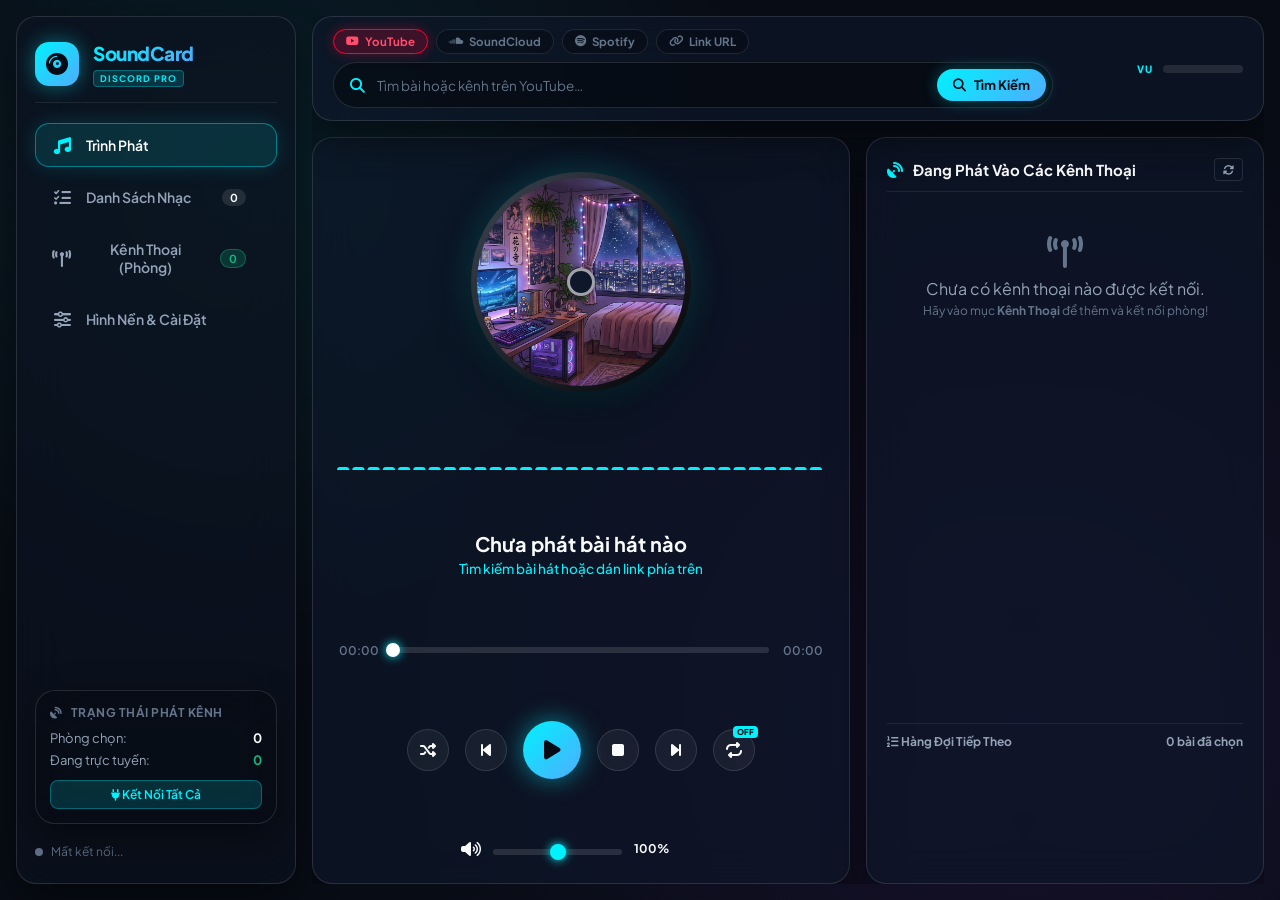
==== commit 606f809e: "Search YouTube live and save results to a chosen album" ====
--- a/static/index.html
+++ b/static/index.html
@@ -43,6 +43,11 @@
                     <span class="nav-counter" id="playlist-count-badge">0</span>
                     <div class="active-glow"></div>
                 </button>
+                <button class="nav-item" data-tab="albums" id="tab-btn-albums" hidden>
+                    <i class="fa-solid fa-record-vinyl" aria-hidden="true"></i>
+                    <span>Album cá nhân</span>
+                    <div class="active-glow"></div>
+                </button>
                 <button class="nav-item" data-tab="rooms" id="tab-btn-rooms">
                     <i class="fa-solid fa-tower-broadcast"></i>
                     <span>Kênh Thoại (Phòng)</span>
@@ -98,33 +103,33 @@
                 <div class="header-search-wrap">
                     <!-- Platform Selector Pills -->
                     <div class="platform-selector">
-                        <button class="platform-pill active" data-platform="youtube" id="pill-youtube">
+                        <button class="platform-pill active" data-platform="youtube" id="pill-youtube" aria-pressed="true">
                             <i class="fa-brands fa-youtube"></i>
                             <span>YouTube</span>
                         </button>
-                        <button class="platform-pill" data-platform="soundcloud" id="pill-soundcloud">
+                        <button class="platform-pill" data-platform="soundcloud" id="pill-soundcloud" aria-pressed="false">
                             <i class="fa-brands fa-soundcloud"></i>
                             <span>SoundCloud</span>
                         </button>
-                        <button class="platform-pill" data-platform="spotify" id="pill-spotify">
+                        <button class="platform-pill" data-platform="spotify" id="pill-spotify" aria-pressed="false">
                             <i class="fa-brands fa-spotify"></i>
                             <span>Spotify</span>
                         </button>
-                        <button class="platform-pill" data-platform="url" id="pill-url">
+                        <button class="platform-pill" data-platform="url" id="pill-url" aria-pressed="false">
                             <i class="fa-solid fa-link"></i>
                             <span>Link URL</span>
                         </button>
                     </div>
 
                     <!-- Search Input Bar -->
-                    <div class="quick-add-bar">
-                        <i class="fa-solid fa-magnifying-glass search-bar-icon" id="search-input-icon"></i>
-                        <input type="text" id="quick-url-input" placeholder="Tìm kiếm bài hát trên YouTube hoặc dán link video..." autocomplete="off">
-                        <button class="btn-glass-primary" id="btn-quick-search" title="Tìm kiếm hoặc dán link">
+                    <form class="quick-add-bar" id="music-search-form" role="search">
+                        <i class="fa-solid fa-magnifying-glass search-bar-icon" aria-hidden="true"></i>
+                        <input type="search" id="quick-url-input" aria-label="Tên bài, tên kênh hoặc link video" placeholder="Tìm bài hoặc kênh trên YouTube…" autocomplete="off" maxlength="300" required>
+                        <button class="btn-glass-primary" id="btn-quick-search" type="submit" aria-controls="search-results-drawer" aria-expanded="false">
                             <i class="fa-solid fa-magnifying-glass"></i>
                             <span>Tìm Kiếm</span>
                         </button>
-                    </div>
+                    </form>
 
                     <!-- Live Search Results Dropdown/Drawer -->
                     <div class="search-results-drawer glass-card" id="search-results-drawer">
@@ -133,13 +138,20 @@
                                 <i class="fa-solid fa-list-check text-neon"></i>
                                 <span id="search-results-heading">Kết Quả Tìm Kiếm</span>
                             </div>
-                            <button class="btn-xs btn-outline-glass" id="btn-close-drawer">
+                            <button class="btn-xs btn-outline-glass" id="btn-close-drawer" type="button">
                                 <i class="fa-solid fa-xmark"></i> Đóng
                             </button>
                         </div>
-                        <div class="search-results-list" id="search-results-list">
-                            <!-- Populated dynamically -->
-                        </div>
+                        <div class="search-save-options" id="search-save-options" hidden>
+                            <label for="search-save-destination">Lưu vào</label>
+                            <select class="glass-input" id="search-save-destination">
+                                <option value="">Danh sách chung</option>
+                            </select>
+                            <button type="button" class="btn-xs btn-outline-glass" id="search-open-albums">Album cá nhân</button>
+                        </div>
+                        <p id="search-feedback" role="status" hidden></p>
+                        <ul class="search-results-list" id="search-results-list"></ul>
+                        <button type="button" class="btn-xs btn-outline-glass" id="search-more" hidden>Xem thêm</button>
                     </div>
                 </div>
 
@@ -243,7 +255,7 @@
 
                         <div class="live-queue-preview">
                             <div class="preview-header">
-                                <span><i class="fa-solid fa-list-ol"></i> Hàng Đợi Tiếp Theo</span>
+                                <span><i class="fa-solid fa-list-ol"></i> <span id="queue-preview-heading">Hàng Đợi Tiếp Theo</span></span>
                                 <span class="queue-count" id="queue-preview-count">0 bài đã chọn</span>
                             </div>
                             <div class="preview-list" id="queue-preview-list">
@@ -293,6 +305,57 @@
                     <div class="playlist-scroll-area">
                         <div class="playlist-items" id="playlist-items-list">
                             <!-- Populated dynamically -->
+                        </div>
+                    </div>
+                </div>
+            </section>
+
+            <section class="tab-content" id="tab-albums">
+                <div class="tab-pane-container glass-card album-pane">
+                    <div class="pane-header">
+                        <h2>Album cá nhân</h2>
+                        <button type="button" class="btn-glass-secondary" id="album-logout" hidden>Đăng xuất</button>
+                    </div>
+                    <p id="album-feedback" role="status" hidden></p>
+                    <form id="album-profile-form" class="album-profile-form">
+                        <p>Dùng hồ sơ album để mở lại các album của bạn trên bất kỳ thiết bị nào.</p>
+                        <label for="album-username">Tên đăng nhập</label>
+                        <input class="glass-input" id="album-username" name="username" minlength="3" maxlength="32" autocomplete="username" required>
+                        <label for="album-password">Mật khẩu riêng của hồ sơ</label>
+                        <input class="glass-input" id="album-password" name="password" type="password" minlength="8" maxlength="128" autocomplete="current-password" required>
+                        <div class="album-actions">
+                            <button type="submit" class="btn-glass-primary" value="login">Đăng nhập</button>
+                            <button type="submit" class="btn-glass-secondary" value="register">Tạo hồ sơ</button>
+                        </div>
+                    </form>
+                    <div id="album-library" hidden>
+                        <p id="album-profile-name"></p>
+                        <form id="album-create-form" class="album-row-form">
+                            <div>
+                                <label for="album-name">Tên album mới</label>
+                                <input class="glass-input" id="album-name" name="name" maxlength="80" required>
+                            </div>
+                            <button class="btn-glass-primary" type="submit">Tạo album</button>
+                        </form>
+                        <div id="album-picker" hidden>
+                            <label for="album-select">Chọn album</label>
+                            <select class="glass-input" id="album-select"></select>
+                        </div>
+                        <div id="album-details" hidden>
+                            <div class="album-actions">
+                                <button type="button" id="album-play" class="btn-glass-accent">Phát album</button>
+                                <button type="button" id="album-copy-tracks" class="btn-glass-secondary">Lưu bài đã chọn từ danh sách chung</button>
+                                <button type="button" id="album-delete" class="btn-glass-danger">Xóa album</button>
+                            </div>
+                            <form id="album-track-form" class="album-row-form">
+                                <div>
+                                    <label for="album-track-query">Tên bài hoặc link nhạc</label>
+                                    <input class="glass-input" id="album-track-query" name="query" maxlength="300" required>
+                                </div>
+                                <button class="btn-glass-primary" type="submit">Thêm bài</button>
+                            </form>
+                            <ol id="album-tracks"></ol>
+                            <p id="album-empty" hidden>Album này chưa có bài hát.</p>
                         </div>
                     </div>
                 </div>
@@ -483,6 +546,8 @@
     <!-- Scripts -->
     <script src="../static/js/api.js"></script>
     <script src="../static/js/visualizer.js"></script>
+    <script src="../static/js/albums.js"></script>
+    <script src="../static/js/search.js"></script>
     <script src="../static/js/app.js"></script>
 </body>
 </html>
--- a/static/css/style.css
+++ b/static/css/style.css
@@ -170,8 +170,98 @@
     flex: 1;
 }
 
-.shared-mode [data-owner-only] {
+.shared-mode [data-owner-only],
+.nav-item[hidden] {
     display: none;
+}
+
+#tab-albums [hidden] {
+    display: none !important;
+}
+
+.tab-pane-container.album-pane {
+    overflow-y: auto;
+}
+
+.album-pane label {
+    display: block;
+    margin-bottom: 0.4rem;
+}
+
+.album-pane input,
+.album-pane select,
+.album-pane button {
+    min-height: 44px;
+}
+
+.album-pane :focus-visible {
+    outline: 2px solid var(--primary-neon);
+    outline-offset: 3px;
+}
+
+.album-profile-form,
+#album-library {
+    display: grid;
+    gap: 1rem;
+    padding: 1rem;
+}
+
+.album-profile-form {
+    max-width: 33rem;
+    gap: 0.65rem;
+}
+
+.album-row-form,
+.album-actions {
+    display: flex;
+    flex-wrap: wrap;
+    align-items: end;
+    gap: 0.65rem;
+}
+
+.album-row-form > div {
+    flex: 1 1 13rem;
+    min-width: 0;
+}
+
+.album-row-form input {
+    width: 100%;
+}
+
+#album-select {
+    max-width: 100%;
+}
+
+#album-feedback,
+#album-details {
+    margin: 0.75rem 0;
+}
+
+#album-feedback {
+    padding: 0 1rem;
+    color: var(--text-main);
+}
+
+#album-details > * + * {
+    margin-top: 1rem;
+}
+
+#album-tracks {
+    padding-inline-start: 1.5rem;
+}
+
+#album-tracks li {
+    padding: 0.55rem 0;
+    border-bottom: 1px solid var(--card-border);
+}
+
+.album-track-row {
+    display: flex;
+    flex-wrap: wrap;
+    justify-content: space-between;
+    align-items: center;
+    gap: 0.65rem;
+    overflow-wrap: anywhere;
 }
 
 .nav-item {
@@ -325,6 +415,8 @@
 
 /* Header */
 .top-header {
+    position: relative;
+    z-index: 1;
     display: flex;
     align-items: center;
     justify-content: space-between;
@@ -451,7 +543,7 @@
     display: none;
     flex-direction: column;
     gap: 10px;
-    max-height: 420px;
+    max-height: min(520px, 68dvh);
 }
 
 .search-results-drawer.active {
@@ -468,6 +560,7 @@
     display: flex;
     align-items: center;
     justify-content: space-between;
+    gap: 0.75rem;
     padding-bottom: 8px;
     border-bottom: 1px solid rgba(255, 255, 255, 0.08);
 }
@@ -478,6 +571,41 @@
     gap: 8px;
     font-size: 13px;
     font-weight: 700;
+    overflow-wrap: anywhere;
+}
+
+.drawer-header > button {
+    flex-shrink: 0;
+}
+
+.search-results-drawer [hidden] {
+    display: none;
+}
+
+.search-save-options {
+    display: flex;
+    align-items: center;
+    flex-wrap: wrap;
+    gap: 8px;
+}
+
+#search-save-destination {
+    max-width: min(18rem, 100%);
+}
+
+#search-feedback {
+    color: var(--text-muted);
+    font-size: 13px;
+}
+
+#search-more {
+    align-self: center;
+}
+
+.quick-add-bar:focus-within,
+.search-results-drawer :focus-visible {
+    outline: 2px solid var(--primary-neon);
+    outline-offset: 2px;
 }
 
 .search-results-list {
@@ -485,8 +613,9 @@
     flex-direction: column;
     gap: 8px;
     overflow-y: auto;
-    max-height: 340px;
+    min-height: 0;
     padding-right: 4px;
+    list-style: none;
 }
 
 .search-result-card {
@@ -511,18 +640,32 @@
     align-items: center;
     gap: 12px;
     flex: 1;
+    min-width: 0;
     overflow: hidden;
 }
 
 .res-thumb {
-    width: 44px;
-    height: 44px;
+    position: relative;
+    width: 112px;
+    aspect-ratio: 16 / 9;
     border-radius: 6px;
     overflow: hidden;
     background: #000;
     flex-shrink: 0;
 }
 
+.res-duration {
+    position: absolute;
+    right: 4px;
+    bottom: 4px;
+    padding: 0 4px;
+    color: #fff;
+    background: rgba(0, 0, 0, 0.85);
+    border-radius: 3px;
+    font-size: 11px;
+    font-variant-numeric: tabular-nums;
+}
+
 .res-thumb img {
     width: 100%;
     height: 100%;
@@ -537,36 +680,25 @@
 .res-title {
     font-size: 13.5px;
     font-weight: 600;
-    white-space: nowrap;
-    overflow: hidden;
-    text-overflow: ellipsis;
+    overflow-wrap: anywhere;
 }
 
 .res-meta {
+    font-size: 11.5px;
+    color: var(--text-muted);
+    margin-top: 2px;
+    overflow-wrap: anywhere;
+}
+
+.res-actions {
     display: flex;
     align-items: center;
     gap: 8px;
-    font-size: 11.5px;
-    color: var(--text-dim);
-    margin-top: 2px;
-}
-
-.res-platform-tag {
-    font-size: 10px;
-    font-weight: 800;
-    padding: 1px 6px;
-    border-radius: 4px;
-    text-transform: uppercase;
-}
-.tag-youtube { background: rgba(255, 0, 51, 0.2); color: #ff4d6d; }
-.tag-soundcloud { background: rgba(255, 85, 0, 0.2); color: #ff884d; }
-.tag-spotify { background: rgba(29, 185, 84, 0.2); color: #1ed760; }
-.tag-url { background: rgba(0, 242, 254, 0.2); color: var(--primary-neon); }
-
-.res-actions {
-    display: flex;
-    align-items: center;
-    gap: 8px;
+}
+
+.search-results-drawer button,
+.search-results-drawer select {
+    min-height: 44px;
 }
 
 .vu-meter-header {
@@ -1660,3 +1792,88 @@
     color: var(--text-dim);
     margin-top: 4px;
 }
+
+@media (max-width: 700px) {
+    .app-container {
+        height: 100dvh;
+        flex-direction: column;
+        padding: 8px;
+        gap: 8px;
+    }
+
+    .glass-sidebar {
+        width: 100%;
+        min-width: 0;
+        padding: 8px;
+        gap: 8px;
+    }
+
+    .brand-header {
+        padding: 4px;
+        border: 0;
+    }
+
+    .nav-menu {
+        flex-direction: row;
+        overflow-x: auto;
+    }
+
+    .nav-item {
+        flex: 0 0 auto;
+        min-height: 44px;
+    }
+
+    .sidebar-widget,
+    .header-status-wrap {
+        display: none;
+    }
+
+    .main-content {
+        min-height: 0;
+        gap: 8px;
+    }
+
+    .top-header {
+        padding: 8px;
+    }
+
+    .header-search-wrap,
+    .header-search-wrap input {
+        min-width: 0;
+    }
+
+    .platform-selector {
+        overflow-x: auto;
+    }
+
+    .platform-pill {
+        flex: 0 0 auto;
+    }
+
+    .search-results-drawer {
+        max-height: min(520px, 62dvh);
+    }
+
+    .search-result-card {
+        flex-direction: column;
+        align-items: stretch;
+    }
+
+    .res-thumb {
+        width: 88px;
+    }
+
+    .res-actions {
+        justify-content: flex-end;
+    }
+
+    .player-layout {
+        grid-template-columns: minmax(0, 1fr);
+        overflow-y: auto;
+    }
+
+    .album-profile-form,
+    #album-library {
+        padding: 0.75rem;
+    }
+}
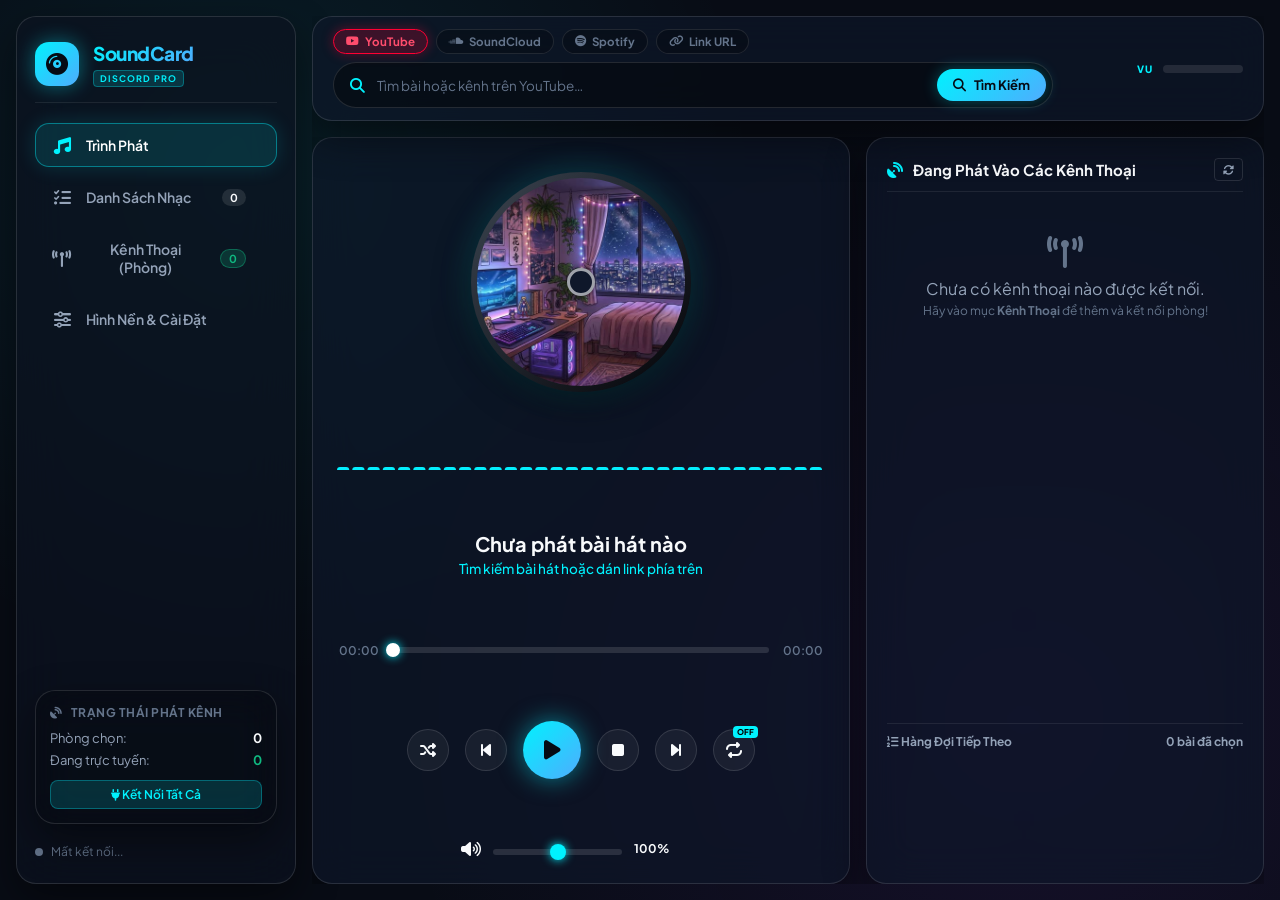
==== commit 70a9fb57: "Reduce redundant player updates and lighten initial web load" ====
--- a/static/index.html
+++ b/static/index.html
@@ -173,7 +173,7 @@
                         <div class="art-stage">
                             <div class="disc-container" id="disc-container">
                                 <div class="disc-vinyl" id="disc-vinyl">
-                                    <img src="../static/icons/default_cover.png" alt="Cover" id="now-playing-cover" data-cover>
+                                    <img src="../static/icons/default_cover.jpg" alt="Cover" id="now-playing-cover" data-cover>
                                 </div>
                                 <div class="disc-hole"></div>
                             </div>
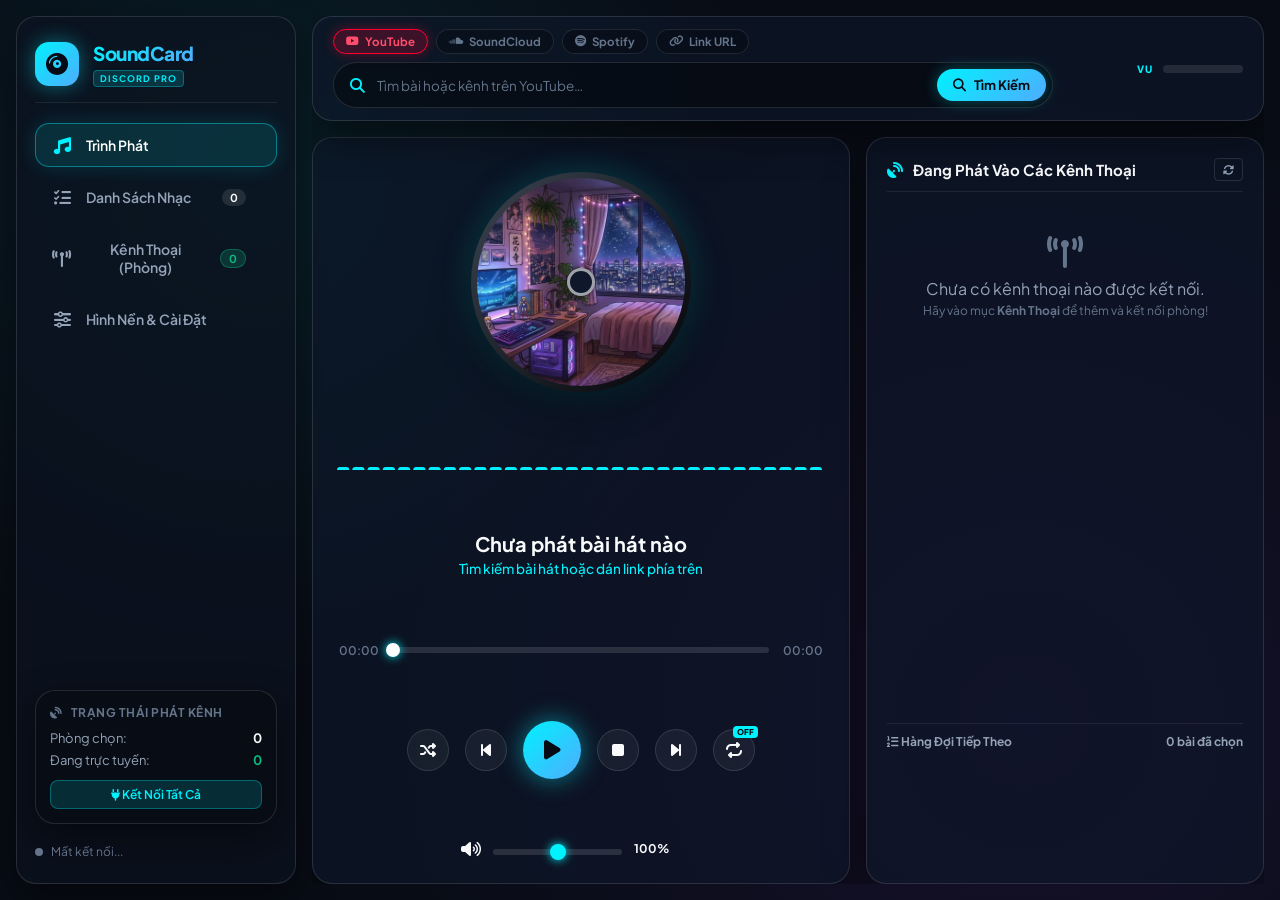
==== commit 1443febc: "Reduce rendering work while interacting with SoundCard" ====
--- a/static/index.html
+++ b/static/index.html
@@ -23,7 +23,7 @@
         <aside class="glass-sidebar">
             <div class="brand-header">
                 <div class="brand-logo">
-                    <i class="fa-solid fa-compact-disc fa-spin brand-icon"></i>
+                    <i class="fa-solid fa-compact-disc brand-icon"></i>
                 </div>
                 <div class="brand-text">
                     <h2>SoundCard</h2>
--- a/static/css/style.css
+++ b/static/css/style.css
@@ -21,7 +21,8 @@
     --radius-md: 14px;
     --radius-lg: 20px;
     --radius-full: 9999px;
-    --transition-smooth: all 0.25s cubic-bezier(0.4, 0, 0.2, 1);
+    --transition-smooth: background-color 0.15s ease, border-color 0.15s ease,
+                         color 0.15s ease, opacity 0.15s ease, transform 0.15s ease;
 }
 
 * {
@@ -54,7 +55,6 @@
     background-repeat: no-repeat;
     z-index: -2;
     transform: scale(1.04);
-    transition: filter 0.4s ease, background-image 0.5s ease;
     filter: blur(var(--glass-blur)) brightness(var(--glass-brightness));
 }
 
@@ -83,8 +83,6 @@
 /* Common Glassmorphism Card Style */
 .glass-card {
     background: rgba(15, 23, 42, var(--glass-opacity));
-    backdrop-filter: blur(20px);
-    -webkit-backdrop-filter: blur(20px);
     border: 1px solid var(--card-border);
     border-radius: var(--radius-lg);
     box-shadow: 0 16px 40px 0 rgba(0, 0, 0, 0.45);
@@ -111,8 +109,6 @@
     padding: 24px 18px;
     gap: 20px;
     background: rgba(13, 19, 33, var(--glass-opacity));
-    backdrop-filter: blur(25px);
-    -webkit-backdrop-filter: blur(25px);
     border: 1px solid var(--card-border);
     border-radius: var(--radius-lg);
     box-shadow: 0 16px 40px 0 rgba(0, 0, 0, 0.45);
@@ -537,7 +533,6 @@
     border: 1px solid rgba(255, 255, 255, 0.15);
     border-radius: var(--radius-md);
     box-shadow: 0 20px 50px rgba(0, 0, 0, 0.7);
-    backdrop-filter: blur(25px);
     z-index: 100;
     padding: 14px;
     display: none;
@@ -725,9 +720,10 @@
 
 .vu-fill {
     height: 100%;
-    width: 0%;
     background: linear-gradient(90deg, #10b981 0%, #f59e0b 70%, #ef4444 100%);
-    transition: width 0.06s ease;
+    transform: scaleX(0);
+    transform-origin: left center;
+    transition: transform 0.06s ease;
 }
 
 /* Tabs System */
@@ -1043,13 +1039,6 @@
     border-radius: 50%;
     background: var(--success-color);
     box-shadow: 0 0 8px var(--success-color);
-    animation: pulse 1.5s infinite;
-}
-
-@keyframes pulse {
-    0% { transform: scale(0.95); box-shadow: 0 0 0 0 rgba(16, 185, 129, 0.7); }
-    70% { transform: scale(1); box-shadow: 0 0 0 6px rgba(16, 185, 129, 0); }
-    100% { transform: scale(0.95); box-shadow: 0 0 0 0 rgba(16, 185, 129, 0); }
 }
 
 .live-queue-preview {
@@ -1661,7 +1650,6 @@
     right: 0;
     bottom: 0;
     background: rgba(0, 0, 0, 0.75);
-    backdrop-filter: blur(8px);
     display: none;
     align-items: center;
     justify-content: center;
@@ -1734,7 +1722,6 @@
     border-radius: var(--radius-md);
     background: rgba(15, 23, 42, 0.95);
     border: 1px solid rgba(255, 255, 255, 0.15);
-    backdrop-filter: blur(15px);
     box-shadow: 0 10px 30px rgba(0, 0, 0, 0.5);
     color: var(--text-main);
     font-size: 13.5px;
@@ -1791,6 +1778,12 @@
     font-size: 12px;
     color: var(--text-dim);
     margin-top: 4px;
+}
+
+@media (prefers-reduced-motion: reduce) {
+    .disc-vinyl.spinning, .search-results-drawer.active, .toast {
+        animation: none;
+    }
 }
 
 @media (max-width: 700px) {
